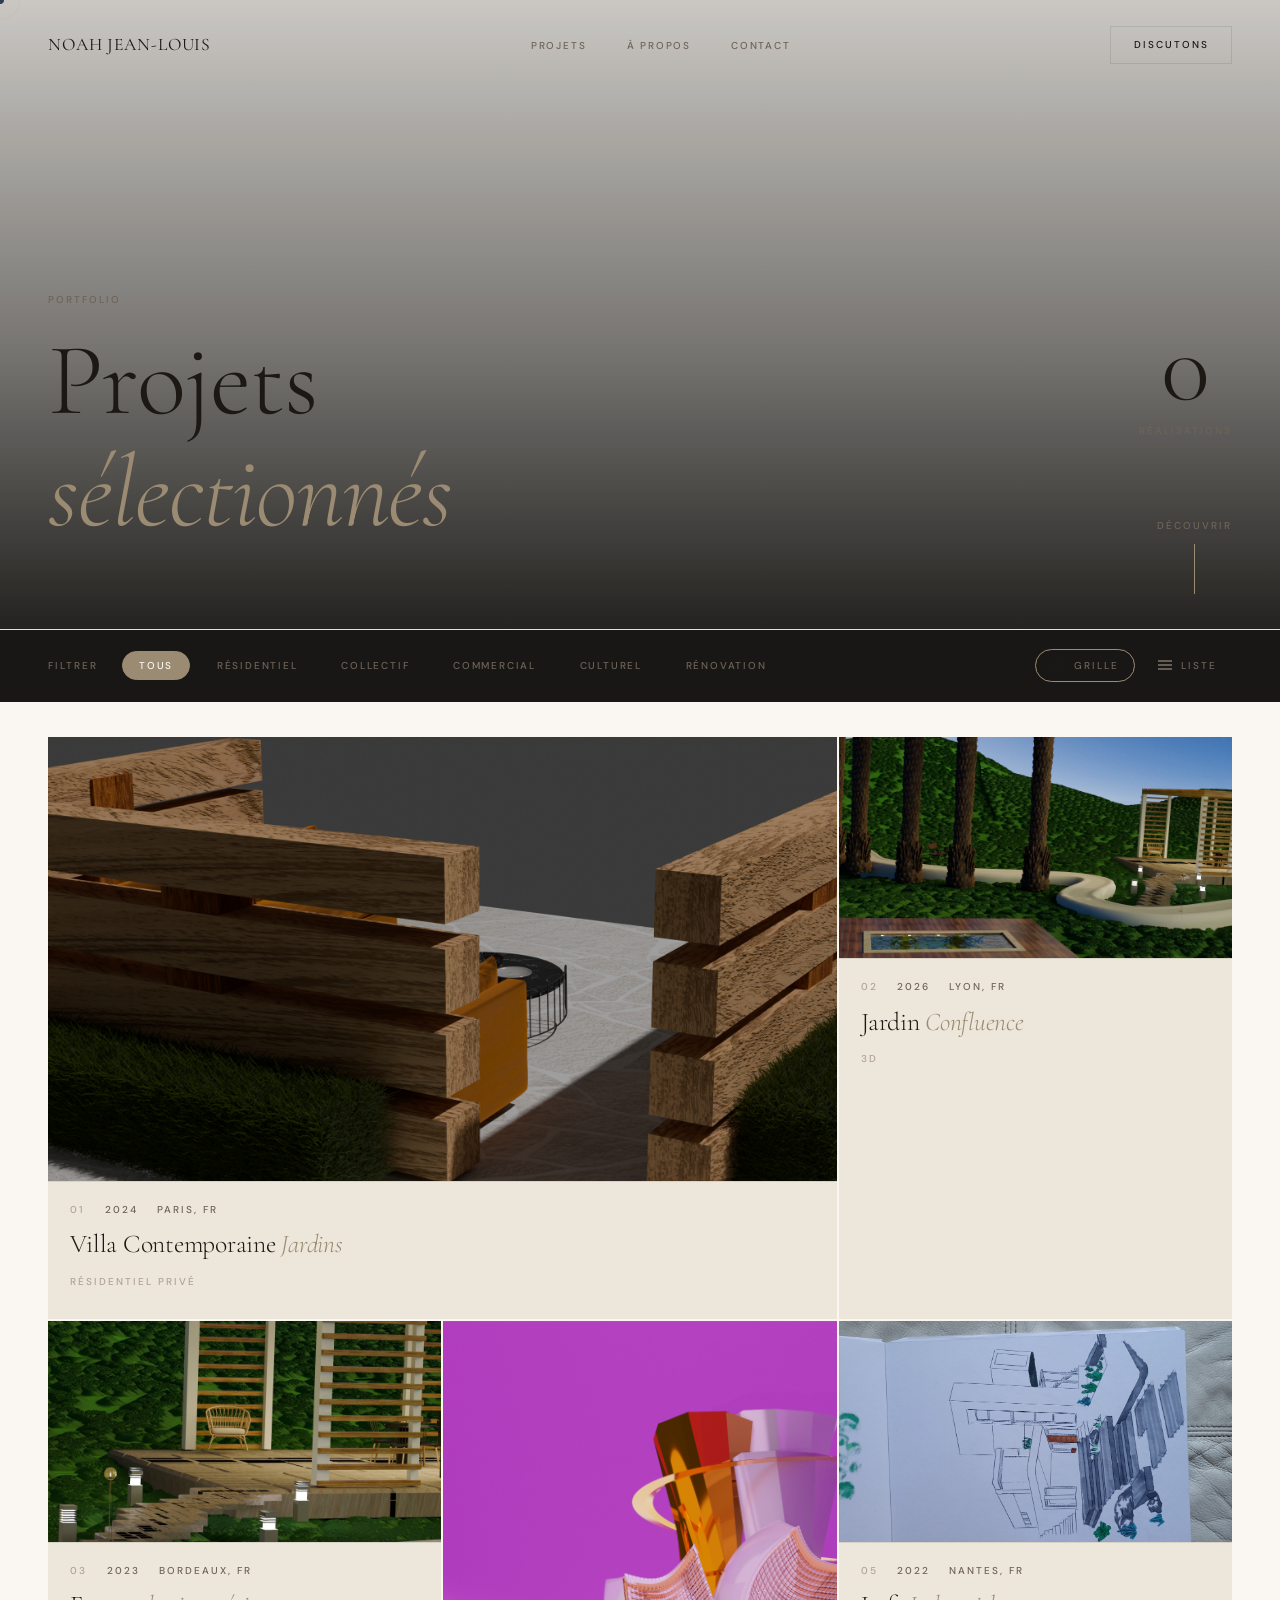
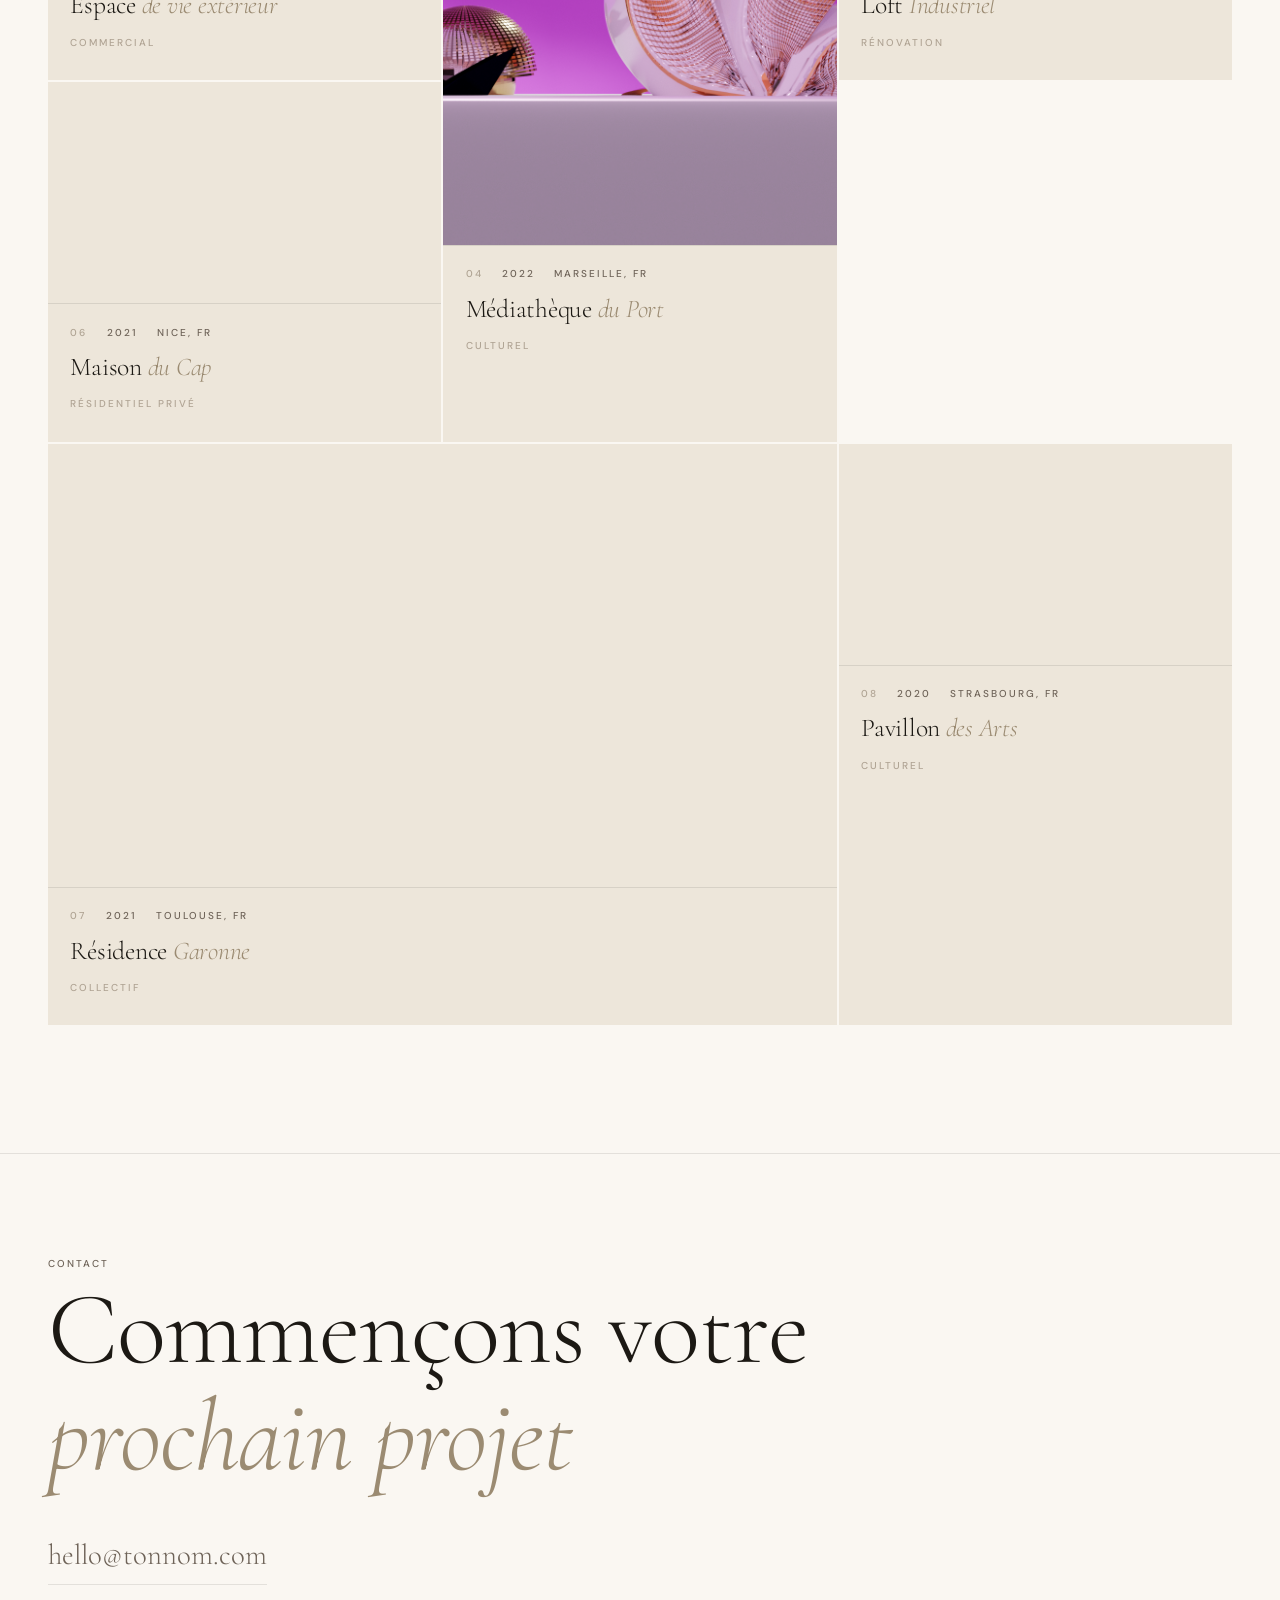
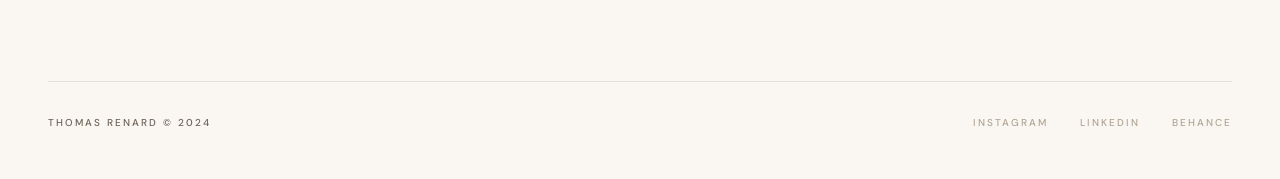
==== projects.html @ 60026e9b "Initial commit from local Portfolio" ====
<!DOCTYPE html>
<html lang="fr">
<head>
  <meta charset="UTF-8">
  <meta name="viewport" content="width=device-width, initial-scale=1.0">
  <title>Noah Jean-Louis — Projets</title>

  <link rel="preconnect" href="https://fonts.googleapis.com">
  <link rel="preconnect" href="https://fonts.gstatic.com" crossorigin>
  <link href="https://fonts.googleapis.com/css2?family=Cormorant+Garamond:ital,wght@0,300;0,400;0,600;1,300;1,400&family=DM+Sans:wght@300;400;500&display=swap" rel="stylesheet">

  <style>
:root {
      --color-bg:        #FAF7F2;
      --color-bg-2:      #F3EDE3;
      --color-bg-card:   #EDE6DA;
      --color-bg-dark:   #1C1914;

      --color-text:      #1C1914;
      --color-text-muted:#6E6358;
      --color-text-dim:  #B0A494;
      --color-text-inv:  #FAF7F2;

      --color-accent:    #9B8B72;
      --color-accent-h:  #7A6A54;
      --color-accent-l:  #C8B89A;

      --color-line:      rgba(28, 25, 20, 0.10);
      --color-line-dark: rgba(28, 25, 20, 0.18);
      --overlay-hero:    rgba(28, 25, 20, 0.38);
      --overlay-dark:    rgba(28, 25, 20, 0.52);

      --shadow-sm:  0 1px 4px  rgba(28, 25, 20, 0.06);
      --shadow-md:  0 4px 16px rgba(28, 25, 20, 0.08);
      --shadow-lg:  0 12px 40px rgba(28, 25, 20, 0.10);
    }

    *, *::before, *::after { box-sizing: border-box; margin: 0; padding: 0; }
    html { scroll-behavior: smooth; overflow-x: hidden; }

    body {
      font-family: 'DM Sans', sans-serif;
      font-weight: 300;
      font-size: 15px;
      line-height: 1.7;
      color: var(--color-text);
      background-color: var(--color-bg);
      overflow-x: hidden;
      cursor: none;
    }
    body.loading { overflow: hidden; }

    img { display: block; width: 100%; }
    a { color: inherit; text-decoration: none; }
    ul { list-style: none; }
    button { font-family: inherit; }

    /* Typography */
    h1, h2, h3, .serif {
      font-family: 'Cormorant Garamond', serif;
      font-weight: 300;
      letter-spacing: -0.01em;
      line-height: 1.1;
    }
    h1 { font-size: clamp(3rem, 8vw, 8rem); }
    h2 { font-size: clamp(2rem, 5vw, 4.5rem); }
    h3 { font-size: clamp(1.4rem, 3vw, 2.5rem); }

    .label, .meta, nav a, .tag {
      font-family: 'DM Sans', sans-serif;
      font-size: 10px;
      font-weight: 500;
      letter-spacing: 0.2em;
      text-transform: uppercase;
      color: var(--color-text-muted);
    }
    .subtitle-italic {
      font-family: 'Cormorant Garamond', serif;
      font-style: italic;
      font-weight: 300;
      font-size: clamp(1rem, 2vw, 1.4rem);
      color: var(--color-text-muted);
    }

    /* Cursor */
    .cursor {
      position: fixed;
      width: 8px;
      height: 8px;
      background: var(--color-accent);
      border-radius: 50%;
      pointer-events: none;
      z-index: 9999;
      transform: translate(-50%, -50%);
      transition: width 0.2s, height 0.2s, background 0.2s;
      mix-blend-mode: difference;
    }
    .cursor-follower {
      position: fixed;
      width: 40px;
      height: 40px;
      border: 1px solid rgba(200,184,154,0.4);
      border-radius: 50%;
      pointer-events: none;
      z-index: 9998;
      transform: translate(-50%, -50%);
      transition: transform 0.12s ease-out, width 0.3s, height 0.3s;
    }
    .cursor.hovering { width: 60px; height: 60px; background: transparent; border: 1px solid var(--color-accent); }

    /* Loader */
    .loader {
      position: fixed; inset: 0;
      background: var(--color-bg);
      z-index: 10000;
      display: flex;
      flex-direction: column;
      align-items: center;
      justify-content: center;
      gap: 1rem;
      transition: opacity 0.8s ease, visibility 0.8s ease;
    }
    .loader.hidden { opacity: 0; visibility: hidden; }

    .loader-line {
      width: 120px;
      height: 1px;
      background: var(--color-line);
      position: relative;
      overflow: hidden;
    }
    .loader-line::after {
      content: '';
      position: absolute;
      inset: 0;
      background: var(--color-accent);
      transform: translateX(-100%);
      animation: lineLoad 1.2s ease forwards;
    }
    .loader-text { color: var(--color-text-muted); }

    @keyframes lineLoad { to { transform: translateX(0); } }

    /* Nav */
    nav {
      position: fixed;
      top: 0; left: 0; right: 0;
      z-index: 1000;
      display: flex;
      align-items: center;
      justify-content: space-between;
      padding: 1.6rem 3rem;
      transition: padding 0.4s ease, background 0.4s ease, border-bottom 0.4s ease;
    }
    nav.scrolled {
      padding: 1rem 3rem;
      background: rgba(12, 11, 9, 0.92);
      backdrop-filter: blur(12px);
      -webkit-backdrop-filter: blur(12px);
      border-bottom: 1px solid var(--color-line);
    }
    .nav-logo .nav-name {
      font-family: 'Cormorant Garamond', serif;
      font-size: 1.1rem;
      font-weight: 400;
      letter-spacing: 0.05em;
      color: var(--color-text);
    }

    .nav-links {
      display: flex;
      gap: 2.5rem;
      align-items: center;
    }
    .nav-links a {
      font-size: 10px;
      font-weight: 500;
      letter-spacing: 0.18em;
      text-transform: uppercase;
      color: var(--color-text-muted);
      position: relative;
      transition: color 0.3s;
    }
    .nav-links a::after {
      content: '';
      position: absolute;
      bottom: -2px; left: 0;
      width: 0; height: 1px;
      background: var(--color-accent);
      transition: width 0.3s ease;
    }
    .nav-links a:hover { color: var(--color-text); }
    .nav-links a:hover::after { width: 100%; }

    .btn-outline {
      font-size: 10px;
      font-weight: 500;
      letter-spacing: 0.2em;
      text-transform: uppercase;
      color: var(--color-text);
      border: 1px solid var(--color-line);
      padding: 0.6rem 1.4rem;
      transition: background 0.3s, border-color 0.3s, color 0.3s, transform 0.2s;
      display: inline-flex;
      align-items: center;
      justify-content: center;
    }
    .btn-outline:hover {
      background: var(--color-accent);
      border-color: var(--color-accent);
      color: var(--color-bg);
    }

    /* Hero projects page */
    .page-hero {
      position: relative;
      height: 70vh;
      min-height: 520px;
      display: flex;
      flex-direction: column;
      justify-content: flex-end;
      padding: 0 3rem 5rem;
      overflow: hidden;
      border-bottom: 1px solid var(--color-line);
    }
    .page-hero-bg { position: absolute; inset: 0; z-index: 0; }
    .page-hero-img {
      position: absolute; inset: 0;
      background-size: cover;
      background-position: center 30%;
      transform: scale(1.06);
      animation: heroReveal 1.2s 0.5s cubic-bezier(0.16,1,0.3,1) forwards;
    }
    @keyframes heroReveal { to { transform: scale(1); } }
    .page-hero-overlay {
      position: absolute; inset: 0;
      background: linear-gradient(to top,
        rgba(12,11,9,0.9) 0%,
        rgba(12,11,9,0.55) 45%,
        rgba(12,11,9,0.2) 100%);
    }

    .page-hero-content {
      position: relative;
      z-index: 1;
      max-width: 900px;
    }

    .page-hero-label {
      display: block;
      margin-bottom: 1rem;
      opacity: 0;
      transform: translateY(8px);
      animation: fadeUp 0.6s 1s forwards;
    }

    .page-hero-title { overflow: hidden; }
    .page-hero-title .line {
      display: block;
      opacity: 0;
      transform: translateY(100%);
      animation: slideUp 0.9s cubic-bezier(0.16,1,0.3,1) forwards;
    }
    .page-hero-title .line:nth-child(1) { animation-delay: 1.1s; }
    .page-hero-title .line:nth-child(2) { animation-delay: 1.22s; font-style: italic; color: var(--color-accent); }

    /* Counter */
    .hero-counter {
      position: absolute;
      top: 50%;
      right: 3rem;
      transform: translateY(-50%);
      z-index: 1;
      text-align: center;
      opacity: 0;
      animation: fadeUp 0.6s 1.6s forwards;
      pointer-events: none;
    }
    .counter-number {
      display: block;
      font-family: 'Cormorant Garamond', serif;
      font-size: clamp(4rem, 8vw, 7rem);
      font-weight: 300;
      line-height: 1;
      color: var(--color-text);
    }

    .hero-scroll-hint {
      position: absolute;
      bottom: 2.2rem;
      right: 3rem;
      z-index: 1;
      display: flex;
      flex-direction: column;
      align-items: center;
      gap: 0.6rem;
      opacity: 0;
      animation: fadeUp 0.6s 2.05s forwards;
    }
    .scroll-bar {
      width: 1px;
      height: 50px;
      background: var(--color-line);
      position: relative;
      overflow: hidden;
    }
    .scroll-bar::after {
      content:'';
      position: absolute;
      inset: 0;
      background: var(--color-accent);
      animation: scrollAnim 2s 2.2s infinite ease-in-out;
    }
    @keyframes scrollAnim {
      0%   { transform: translateY(-100%); }
      100% { transform: translateY(250%); }
    }

    @keyframes fadeUp { to { opacity: 1; transform: translateY(0); } }
    @keyframes slideUp { to { opacity: 1; transform: translateY(0); } }

    /* Controls */
    .projects-controls {
      position: sticky;
      top: 60px;
      z-index: 100;
      display: flex;
      justify-content: space-between;
      align-items: center;
      padding: 1.2rem 3rem;
      background: rgba(12,11,9,0.95);
      backdrop-filter: blur(12px);
      -webkit-backdrop-filter: blur(12px);
      border-bottom: 1px solid var(--color-line);
      gap: 1.5rem;
    }

    .filters { display: flex; align-items: center; gap: 1.5rem; flex-wrap: wrap; }
    .filter-tags { display: flex; gap: 0.6rem; flex-wrap: wrap; }

    .filter-tag {
      background: none;
      border: 1px solid var(--color-line);
      color: var(--color-text-muted);
      font-family: 'DM Sans', sans-serif;
      font-size: 10px;
      font-weight: 500;
      letter-spacing: 0.18em;
      text-transform: uppercase;
      padding: 0.45rem 1rem;
      cursor: pointer;
      transition: background 0.25s, color 0.25s, border-color 0.25s, transform 0.2s;
      border-radius: 999px;
    }
    .filter-tag:hover { border-color: rgba(200,184,154,0.55); transform: translateY(-1px); }
    .filter-tag.active {
      background: var(--color-accent);
      border-color: var(--color-accent);
      color: var(--color-bg);
    }

    .view-toggle { display: flex; gap: 0.4rem; align-items: center; }
    .toggle-btn {
      display: flex;
      align-items: center;
      gap: 0.5rem;
      background: none;
      border: 1px solid var(--color-line);
      color: var(--color-text-dim);
      padding: 0.45rem 0.9rem;
      cursor: pointer;
      transition: color 0.25s, border-color 0.25s, transform 0.2s;
      border-radius: 999px;
    }
    .toggle-btn:hover { transform: translateY(-1px); }
    .toggle-btn.active { color: var(--color-text); border-color: var(--color-accent); }

    /* Grille */
    .projects-grid {
      max-width: 1400px;
      margin: 0 auto;
      padding: 2.2rem 3rem 8rem;
      display: grid;
      grid-template-columns: repeat(3, 1fr);
      gap: 2px;
      background: var(--color-bg);
    }

    .projects-list.hidden { display: none; }

    /* Cards */
    .project-card { background: var(--color-bg-card); overflow: hidden; }
    .card-link { display: block; }

    .project-card--wide { grid-column: span 2; }
    .project-card--tall { grid-row: span 2; }

    .card-media { position: relative; overflow: hidden; }
    .card-img {
      background-size: cover;
      background-position: center;
      aspect-ratio: 16 / 9;
      transition: transform 0.8s cubic-bezier(0.16, 1, 0.3, 1);
    }
    .project-card--tall .card-img { aspect-ratio: 3 / 4; }

    .card-overlay {
      position: absolute; inset: 0;
      display: flex;
      align-items: flex-end;
      padding: 1.4rem;
      background: linear-gradient(to top, rgba(12,11,9,0.7) 0%, transparent 55%);
      opacity: 0;
      transition: opacity 0.4s;
    }
    .card-cta { color: var(--color-accent); }

    .project-card:hover .card-img { transform: scale(1.04); }
    .project-card:hover .card-overlay { opacity: 1; }

    .card-body {
      padding: 1.2rem 1.4rem 1.6rem;
      border-top: 1px solid var(--color-line);
    }
    .card-meta { display: flex; gap: 1.2rem; margin-bottom: 0.7rem; flex-wrap: wrap; }
    .card-index { color: var(--color-text-dim); }
    .card-year, .card-location { color: var(--color-text-muted); }

    .card-title {
      font-family: 'Cormorant Garamond', serif;
      font-size: clamp(1.1rem, 2vw, 1.6rem);
      font-weight: 300;
      line-height: 1.2;
      margin-bottom: 0.5rem;
    }
    .card-title em { font-style: italic; color: var(--color-accent); }

    .card-cat { color: var(--color-text-dim); }

    /* Filter animations */
    .hidden { display: none !important; }
    .project-card.filtering { opacity: 0; transform: translateY(12px); transition: opacity 0.4s, transform 0.4s; }

    /* List */
    .projects-list {
      max-width: 1400px;
      margin: 0 auto;
      padding: 1.8rem 3rem 8rem;
      background: transparent;
    }

    .list-header {
      display: grid;
      grid-template-columns: 50px 1fr 160px 80px 160px;
      gap: 0;
      padding: 1.2rem 0;
      border-top: 1px solid var(--color-line);
      border-bottom: 1px solid var(--color-line);
      align-items: center;
    }

    .list-row {
      display: grid;
      grid-template-columns: 50px 1fr 160px 80px 160px;
      align-items: center;
      padding: 1.4rem 0;
      border-bottom: 1px solid var(--color-line);
      color: var(--color-text-muted);
      position: relative;
      overflow: hidden;
      transition: color 0.3s, transform 0.3s;
      cursor: pointer;
    }

    .list-row::before {
      content: '';
      position: absolute;
      bottom: 0; left: 0;
      width: 0; height: 1px;
      background: var(--color-accent);
      transition: width 0.5s cubic-bezier(0.16, 1, 0.3, 1);
    }
    .list-row:hover { color: var(--color-text); transform: translateY(-1px); }
    .list-row:hover::before { width: 100%; }

    .list-col-num { color: var(--color-text-dim); }
    .list-col-title {
      font-family: 'Cormorant Garamond', serif;
      font-size: clamp(1.1rem, 2vw, 1.5rem);
      font-weight: 300;
      color: var(--color-text);
      transition: color 0.3s, transform 0.4s;
    }

    .list-row:hover .list-col-title {
      color: var(--color-accent);
      transform: translateX(6px);
    }
    .list-col-title em { font-style: italic; }

    /* Ghost image on list hover */
    .list-hover-img {
      position: fixed;
      width: 280px;
      aspect-ratio: 4 / 3;
      background-size: cover;
      background-position: center;
      pointer-events: none;
      z-index: 500;
      opacity: 0;
      transform: translate(-50%, -50%) scale(0.9) rotate(-2deg);
      transition: opacity 0.3s, transform 0.3s;
      border: 1px solid var(--color-line);
      left: 0;
      top: 0;
    }
    .list-hover-img.visible {
      opacity: 1;
      transform: translate(-50%, -50%) scale(1) rotate(0deg);
    }

    /* Reveal */
    .reveal { opacity: 0; transform: translateY(40px); transition: opacity 0.9s cubic-bezier(0.16, 1, 0.3, 1), transform 0.9s cubic-bezier(0.16, 1, 0.3, 1); }
    .reveal.visible { opacity: 1; transform: translateY(0); }

    /* Footer */
    .footer {
      background: var(--color-bg);
      border-top: 1px solid var(--color-line);
      padding: 6rem 3rem 3rem;
    }
    .footer-top { padding-bottom: 6rem; }
    .footer-title {
      font-size: clamp(3rem, 8vw, 7rem);
      line-height: 1.05;
      margin-bottom: 2.5rem;
    }
    .footer-title em { font-style: italic; color: var(--color-accent); }

    .footer-email {
      font-family: 'Cormorant Garamond', serif;
      font-size: clamp(1.2rem, 2.5vw, 1.8rem);
      font-weight: 300;
      color: var(--color-text-muted);
      border-bottom: 1px solid var(--color-line);
      padding-bottom: 4px;
      display: inline-block;
      transition: color 0.3s, border-color 0.3s;
    }
    .footer-email:hover { color: var(--color-accent); border-color: var(--color-accent); }

    .footer-bottom {
      display: flex;
      justify-content: space-between;
      align-items: center;
      padding-top: 2rem;
      border-top: 1px solid var(--color-line);
      gap: 1.5rem;
      flex-wrap: wrap;
    }
    .footer-socials { display: flex; gap: 2rem; }
    .footer-socials a { color: var(--color-text-dim); transition: color 0.3s; }
    .footer-socials a:hover { color: var(--color-text); }

    @media (max-width: 1024px) {
      .projects-grid { grid-template-columns: repeat(2, 1fr); }
      .project-card--wide { grid-column: span 2; }
      .list-header, .list-row { grid-template-columns: 40px 1fr 120px 70px; }
      .list-col-loc { display: none; }
    }

    @media (max-width: 768px) {
      nav { padding: 1.2rem 1.5rem; }
      .nav-cta { display: none; }
      .nav-links { display: none; }
      .page-hero { padding: 0 1.5rem 3rem; }
      .hero-counter { display: none; }
      .hero-scroll-hint { right: 1.5rem; }
      .projects-controls {
        flex-direction: column;
        align-items: flex-start;
        padding: 1rem 1.5rem;
        top: 60px;
      }
      .projects-grid { grid-template-columns: 1fr; padding: 1.5rem 1.5rem 7rem; gap: 1.5rem; }
      .projects-list { padding: 1.6rem 1.5rem 7rem; }
      .list-header, .list-row { grid-template-columns: 36px 1fr 80px; }
      .list-col-cat, .list-col-loc { display: none; }
      .list-hover-img { display: none; }
      body { cursor: auto; }
      .cursor, .cursor-follower { display: none; }
    }

  </style>
</head>
<body class="loading">
  <div class="cursor" id="cursor"></div>
  <div class="cursor-follower" id="cursor-follower"></div>

  <div class="loader" id="loader">
    <div class="loader-line"></div>
    <span class="loader-text label">Chargement</span>
  </div>

  <nav id="nav">
    <div class="nav-logo">
      <a href="index.html"><span class="nav-name">Noah Jean-Louis</span></a>
    </div>
    <ul class="nav-links">
      <li><a href="projects.html" data-text="Projets">Projets</a></li>
      <li><a href="index.html#about" data-text="À propos">À propos</a></li>
      <li><a href="index.html#contact" data-text="Contact">Contact</a></li>
    </ul>
    <div class="nav-cta">
      <a href="index.html#contact" class="btn-outline">Discutons</a>
    </div>
  </nav>

  <section id="projects-hero" class="page-hero">
    <div class="page-hero-bg">
      <div class="page-hero-img" style="background-image:url('images/Paysage2.jpg')"></div>
      <div class="page-hero-overlay"></div>
    </div>

    <div class="page-hero-content">
      <span class="label page-hero-label">Portfolio</span>
      <h1 class="page-hero-title">
        <span class="line">Projets</span>
        <span class="line italic">sélectionnés</span>
      </h1>
    </div>

    <div class="hero-counter" aria-label="Nombre de réalisations">
      <span class="counter-number" id="projectCounter">0</span>
      <span class="label">réalisations</span>
    </div>

    <div class="hero-scroll-hint">
      <span class="label">Découvrir</span>
      <div class="scroll-bar"></div>
    </div>
  </section>

  <div class="projects-controls" id="controls">
    <div class="filters">
      <span class="label filters-label">Filtrer</span>
      <div class="filter-tags">
        <button class="filter-tag active" data-filter="all">Tous</button>
        <button class="filter-tag" data-filter="residentiel">Résidentiel</button>
        <button class="filter-tag" data-filter="collectif">Collectif</button>
        <button class="filter-tag" data-filter="commercial">Commercial</button>
        <button class="filter-tag" data-filter="culturel">Culturel</button>
        <button class="filter-tag" data-filter="renovation">Rénovation</button>
      </div>
    </div>

    <div class="view-toggle">
      <button class="toggle-btn active" id="btnGrid" title="Vue grille">
        <svg width="16" height="16" viewBox="0 0 16 16" fill="none" aria-hidden="true">
          <rect x="1" y="1" width="6" height="6" stroke="currentColor" stroke-width="1"/>
          <rect x="9" y="1" width="6" height="6" stroke="currentColor" stroke-width="1"/>
          <rect x="1" y="9" width="6" height="6" stroke="currentColor" stroke-width="1"/>
          <rect x="9" y="9" width="6" height="6" stroke="currentColor" stroke-width="1"/>
        </svg>
        <span class="label">Grille</span>
      </button>

      <button class="toggle-btn" id="btnList" title="Vue liste">
        <svg width="16" height="16" viewBox="0 0 16 16" fill="none" aria-hidden="true">
          <line x1="1" y1="4" x2="15" y2="4" stroke="currentColor" stroke-width="1"/>
          <line x1="1" y1="8" x2="15" y2="8" stroke="currentColor" stroke-width="1"/>
          <line x1="1" y1="12" x2="15" y2="12" stroke="currentColor" stroke-width="1"/>
        </svg>
        <span class="label">Liste</span>
      </button>
    </div>
  </div>

  <section class="projects-grid" id="projectsGrid">
    <article class="project-card project-card--wide" data-category="residentiel">
      <a href="#" class="card-link">
        <div class="card-media">
          <div class="card-img" style="background-image:url('images/aménagement 1.png')"></div>
          <div class="card-overlay"><span class="card-cta label">Voir le projet →</span></div>
        </div>
        <div class="card-body">
          <div class="card-meta">
            <span class="card-index label">01</span>
            <span class="card-year label">2024</span>
            <span class="card-location label">Paris, FR</span>
          </div>
          <h3 class="card-title">Villa Contemporaine <em>Jardins</em></h3>
          <span class="card-cat label">Résidentiel privé</span>
        </div>
      </a>
    </article>

    <article class="project-card" data-category="collectif">
      <a href="#" class="card-link">
        <div class="card-media">
          <div class="card-img" style="background-image:url('images/paysageprivé1.jpg')"></div>
          <div class="card-overlay"><span class="card-cta label">Voir →</span></div>
        </div>
        <div class="card-body">
          <div class="card-meta">
            <span class="card-index label">02</span>
            <span class="card-year label">2026</span>
            <span class="card-location label">Lyon, FR</span>
          </div>
          <h3 class="card-title">Jardin <em>Confluence</em></h3>
          <span class="card-cat label">3D</span>
        </div>
      </a>
    </article>

    <article class="project-card" data-category="commercial">
      <a href="#" class="card-link">
        <div class="card-media">
          <div class="card-img" style="background-image:url('images/paysageprivé2.jpg')"></div>
          <div class="card-overlay"><span class="card-cta label">Voir →</span></div>
        </div>
        <div class="card-body">
          <div class="card-meta">
            <span class="card-index label">03</span>
            <span class="card-year label">2023</span>
            <span class="card-location label">Bordeaux, FR</span>
          </div>
          <h3 class="card-title">Espace <em> de vie extérieur</em></h3>
          <span class="card-cat label">Commercial</span>
        </div>
      </a>
    </article>

    <article class="project-card project-card--tall" data-category="culturel">
      <a href="#" class="card-link">
        <div class="card-media">
          <div class="card-img" style="background-image:url('images/MAISON FINAL.png')"></div>
          <div class="card-overlay"><span class="card-cta label">Voir →</span></div>
        </div>
        <div class="card-body">
          <div class="card-meta">
            <span class="card-index label">04</span>
            <span class="card-year label">2022</span>
            <span class="card-location label">Marseille, FR</span>
          </div>
          <h3 class="card-title">Médiathèque <em>du Port</em></h3>
          <span class="card-cat label">Culturel</span>
        </div>
      </a>
    </article>

    <article class="project-card" data-category="renovation">
      <a href="#" class="card-link">
        <div class="card-media">
          <div class="card-img" style="background-image:url('images/paysage3.jpg')"></div>
          <div class="card-overlay"><span class="card-cta label">Voir →</span></div>
        </div>
        <div class="card-body">
          <div class="card-meta">
            <span class="card-index label">05</span>
            <span class="card-year label">2022</span>
            <span class="card-location label">Nantes, FR</span>
          </div>
          <h3 class="card-title">Loft <em>Industriel</em></h3>
          <span class="card-cat label">Rénovation</span>
        </div>
      </a>
    </article>

    <article class="project-card" data-category="residentiel">
      <a href="#" class="card-link">
        <div class="card-media">
          <div class="card-img" style="background-image:url('https://images.unsplash.com/photo-1600607687939-ce8a6c25118c?w=900&q=80')"></div>
          <div class="card-overlay"><span class="card-cta label">Voir →</span></div>
        </div>
        <div class="card-body">
          <div class="card-meta">
            <span class="card-index label">06</span>
            <span class="card-year label">2021</span>
            <span class="card-location label">Nice, FR</span>
          </div>
          <h3 class="card-title">Maison <em>du Cap</em></h3>
          <span class="card-cat label">Résidentiel privé</span>
        </div>
      </a>
    </article>

    <article class="project-card project-card--wide" data-category="collectif">
      <a href="#" class="card-link">
        <div class="card-media">
          <div class="card-img" style="background-image:url('https://images.unsplash.com/photo-1464938050520-ef2270bb8ce8?w=1200&q=80')"></div>
          <div class="card-overlay"><span class="card-cta label">Voir le projet →</span></div>
        </div>
        <div class="card-body">
          <div class="card-meta">
            <span class="card-index label">07</span>
            <span class="card-year label">2021</span>
            <span class="card-location label">Toulouse, FR</span>
          </div>
          <h3 class="card-title">Résidence <em>Garonne</em></h3>
          <span class="card-cat label">Collectif</span>
        </div>
      </a>
    </article>

    <article class="project-card" data-category="culturel">
      <a href="#" class="card-link">
        <div class="card-media">
          <div class="card-img" style="background-image:url('https://images.unsplash.com/photo-1511818966892-d7d671e672a2?w=900&q=80')"></div>
          <div class="card-overlay"><span class="card-cta label">Voir →</span></div>
        </div>
        <div class="card-body">
          <div class="card-meta">
            <span class="card-index label">08</span>
            <span class="card-year label">2020</span>
            <span class="card-location label">Strasbourg, FR</span>
          </div>
          <h3 class="card-title">Pavillon <em>des Arts</em></h3>
          <span class="card-cat label">Culturel</span>
        </div>
      </a>
    </article>
  </section>

  <section class="projects-list hidden" id="projectsList">
    <div class="list-header">
      <span class="label">#</span>
      <span class="label">Projet</span>
      <span class="label">Catégorie</span>
      <span class="label">Année</span>
      <span class="label">Lieu</span>
    </div>

    <a href="#" class="list-row" data-category="residentiel" data-img="https://images.unsplash.com/photo-1600585154340-be6161a56a0c?w=600&q=80">
      <span class="list-col-num label"></span>
      <span class="list-col-title label"> <em></em></span>
      <span class="list-col-cat label">Résidentiel</span>
      <span class="list-col-year label">2024</span>
      <span class="list-col-loc label">Paris, FR</span>
    </a>

    <a href="#" class="list-row" data-category="collectif" data-img="https://images.unsplash.com/photo-1545324418-cc1a3fa10c00?w=600&q=80">
      <span class="list-col-num label">02</span>
      <span class="list-col-title label">Quartier <em>Confluence</em></span>
      <span class="list-col-cat label">Collectif</span>
      <span class="list-col-year label">2023</span>
      <span class="list-col-loc label">Lyon, FR</span>
    </a>

    <a href="#" class="list-row" data-category="commercial" data-img="https://images.unsplash.com/photo-1486325212027-8081e485255e?w=600&q=80">
      <span class="list-col-num label">03</span>
      <span class="list-col-title label">Espace <em>Commercial K</em></span>
      <span class="list-col-cat label">Commercial</span>
      <span class="list-col-year label">2023</span>
      <span class="list-col-loc label">Bordeaux, FR</span>
    </a>

    <a href="#" class="list-row" data-category="culturel" data-img="https://images.unsplash.com/photo-1580587771525-78b9dba3b914?w=600&q=80">
      <span class="list-col-num label">04</span>
      <span class="list-col-title label">Médiathèque <em>du Port</em></span>
      <span class="list-col-cat label">Culturel</span>
      <span class="list-col-year label">2022</span>
      <span class="list-col-loc label">Marseille, FR</span>
    </a>

    <a href="#" class="list-row" data-category="renovation" data-img="images/paysage3.jpg">
      <span class="list-col-num label">05</span>
      <span class="list-col-title label">Loft <em>Industriel</em></span>
      <span class="list-col-cat label">Rénovation</span>
      <span class="list-col-year label">2022</span>
      <span class="list-col-loc label">Nantes, FR</span>
    </a>

    <a href="#" class="list-row" data-category="residentiel" data-img="images/paysageprivé2.jpg">
      <span class="list-col-num label">06</span>
      <span class="list-col-title label">Maison <em>du Cap</em></span>
      <span class="list-col-cat label">Résidentiel</span>
      <span class="list-col-year label">2021</span>
      <span class="list-col-loc label">Nice, FR</span>
    </a>

    <a href="#" class="list-row" data-category="collectif" data-img="images/paysageprivé1.jpg">
      <span class="list-col-num label">07</span>
      <span class="list-col-title label"> <em></em></span>
      <span class="list-col-cat label"></span>
      <span class="list-col-year label"></span>
      <span class="list-col-loc label"></span>
    </a>

    <a href="#" class="list-row" data-category="culturel" data-img="images/MAISON FINAL.png">
      <span class="list-col-num label"></span>
      <span class="list-col-title label"> <em></em></span>
      <span class="list-col-cat label"></span>
      <span class="list-col-year label"></span>
      <span class="list-col-loc label"></span>
    </a>

    <div class="list-hover-img" id="listHoverImg"></div>
  </section>

  <footer id="contact" class="footer">
    <div class="footer-top">
      <div class="footer-cta">
        <span class="label">Contact</span>
        <h2 class="footer-title">
          Commençons votre<br>
          <em>prochain projet</em>
        </h2>
        <a href="mailto:hello@tonnom.com" class="footer-email">hello@tonnom.com</a>
      </div>
    </div>
    <div class="footer-bottom">
      <span class="footer-name label">Thomas Renard © 2024</span>
      <div class="footer-socials">
        <a href="#" class="label">Instagram</a>
        <a href="#" class="label">LinkedIn</a>
        <a href="#" class="label">Behance</a>
      </div>
    </div>
  </footer>

  <script>
    const cursor = document.getElementById('cursor');
    const cursorFollow = document.getElementById('cursor-follower');
    const loader = document.getElementById('loader');
    const nav = document.getElementById('nav');

    let mouseX = 0, mouseY = 0;
    let followX = 0, followY = 0;

    document.addEventListener('mousemove', (e) => {
      mouseX = e.clientX;
      mouseY = e.clientY;
      if (cursor) {
        cursor.style.left = mouseX + 'px';
        cursor.style.top = mouseY + 'px';
      }
    });

    function animateCursor() {
      followX += (mouseX - followX) * 0.1;
      followY += (mouseY - followY) * 0.1;
      if (cursorFollow) {
        cursorFollow.style.left = followX + 'px';
        cursorFollow.style.top = followY + 'px';
      }
      requestAnimationFrame(animateCursor);
    }
    animateCursor();

    document.querySelectorAll('a, button, .card-link, .filter-tag, .toggle-btn').forEach(el => {
      el.addEventListener('mouseenter', () => {
        if (!cursor || !cursorFollow) return;
        cursor.classList.add('hovering');
        cursorFollow.style.transform = 'translate(-50%, -50%) scale(1.5)';
      });
      el.addEventListener('mouseleave', () => {
        if (!cursor || !cursorFollow) return;
        cursor.classList.remove('hovering');
        cursorFollow.style.transform = 'translate(-50%, -50%) scale(1)';
      });
    });

    window.addEventListener('load', () => {
      setTimeout(() => {
        if (loader) loader.classList.add('hidden');
        document.body.classList.remove('loading');
      }, 1500);
    });

    window.addEventListener('scroll', () => {
      if (!nav) return;
      if (window.scrollY > 80) nav.classList.add('scrolled');
      else nav.classList.remove('scrolled');
    }, { passive: true });

    // Counter
    const counterEl = document.getElementById('projectCounter');
    const totalProjects = document.querySelectorAll('.project-card').length;

    function animateCounter(target, el, duration = 1500) {
      let start = null;
      const step = (timestamp) => {
        if (!start) start = timestamp;
        const progress = Math.min((timestamp - start) / duration, 1);
        const eased = 1 - Math.pow(1 - progress, 3);
        el.textContent = String(Math.floor(eased * target));
        if (progress < 1) requestAnimationFrame(step);
        else el.textContent = String(target);
      };
      requestAnimationFrame(step);
    }

    window.addEventListener('load', () => {
      setTimeout(() => {
        if (counterEl) animateCounter(totalProjects, counterEl);
      }, 1700);
    });

    // View toggle
    const btnGrid = document.getElementById('btnGrid');
    const btnList = document.getElementById('btnList');
    const projectsGrid = document.getElementById('projectsGrid');
    const projectsList = document.getElementById('projectsList');

    function setView(view) {
      if (view === 'grid') {
        if (projectsGrid) projectsGrid.classList.remove('hidden');
        if (projectsList) projectsList.classList.add('hidden');
        if (btnGrid) btnGrid.classList.add('active');
        if (btnList) btnList.classList.remove('active');
      } else {
        if (projectsGrid) projectsGrid.classList.add('hidden');
        if (projectsList) projectsList.classList.remove('hidden');
        if (btnList) btnList.classList.add('active');
        if (btnGrid) btnGrid.classList.remove('active');
      }
    }

    if (btnGrid) btnGrid.addEventListener('click', () => setView('grid'));
    if (btnList) btnList.addEventListener('click', () => setView('list'));

    // Filters (persist state across views)
    const filterBtns = document.querySelectorAll('.filter-tag');
    const gridCards = document.querySelectorAll('.project-card');
    const listRows = document.querySelectorAll('.list-row');

    let activeFilter = 'all';

    function applyFilter() {
      [...gridCards].forEach(card => {
        const show = activeFilter === 'all' || card.dataset.category === activeFilter;
        card.classList.toggle('hidden', !show);
      });

      [...listRows].forEach(row => {
        const show = activeFilter === 'all' || row.dataset.category === activeFilter;
        row.classList.toggle('hidden', !show);
      });
    }

    filterBtns.forEach(btn => {
      btn.addEventListener('click', () => {
        filterBtns.forEach(b => b.classList.remove('active'));
        btn.classList.add('active');
        activeFilter = btn.dataset.filter;

        // Small cinematic out
        [...gridCards, ...listRows].forEach(el => el.classList.add('filtering'));
        setTimeout(() => {
          [...gridCards, ...listRows].forEach(el => el.classList.remove('filtering'));
          applyFilter();
        }, 280);
      });
    });

    // Ghost image on list hover
    const hoverImg = document.getElementById('listHoverImg');

    listRows.forEach(row => {
      row.addEventListener('mouseenter', () => {
        if (!hoverImg) return;
        const imgUrl = row.dataset.img;
        hoverImg.style.backgroundImage = `url(${imgUrl})`;
        hoverImg.classList.add('visible');
      });
      row.addEventListener('mouseleave', () => {
        if (!hoverImg) return;
        hoverImg.classList.remove('visible');
      });
    });

    document.addEventListener('mousemove', (e) => {
      if (!hoverImg) return;
      hoverImg.style.left = e.clientX + 'px';
      hoverImg.style.top = e.clientY + 'px';
    });

    // Scroll reveal
    const revealEls = document.querySelectorAll('.project-card, .list-row, .projects-controls, #projects-hero .page-hero-content');
    revealEls.forEach(el => el.classList.add('reveal'));

    const revealObserver = new IntersectionObserver((entries) => {
      entries.forEach((entry) => {
        if (entry.isIntersecting) {
          setTimeout(() => entry.target.classList.add('visible'), 80);
          revealObserver.unobserve(entry.target);
        }
      });
    }, { threshold: 0.08, rootMargin: '0px 0px -40px 0px' });

    revealEls.forEach(el => revealObserver.observe(el));

    // Smooth scroll for anchors within same page (and avoid preventing mailto)
    document.querySelectorAll('a[href^="#"]').forEach(anchor => {
      anchor.addEventListener('click', (e) => {
        const href = anchor.getAttribute('href');
        if (!href || href === '#') return;
        const target = document.querySelector(href);
        if (!target) return;
        e.preventDefault();
        target.scrollIntoView({ behavior: 'smooth', block: 'start' });
      });
    });

    // Keep filter applied on load
    applyFilter();
  </script>
</body>
</html>
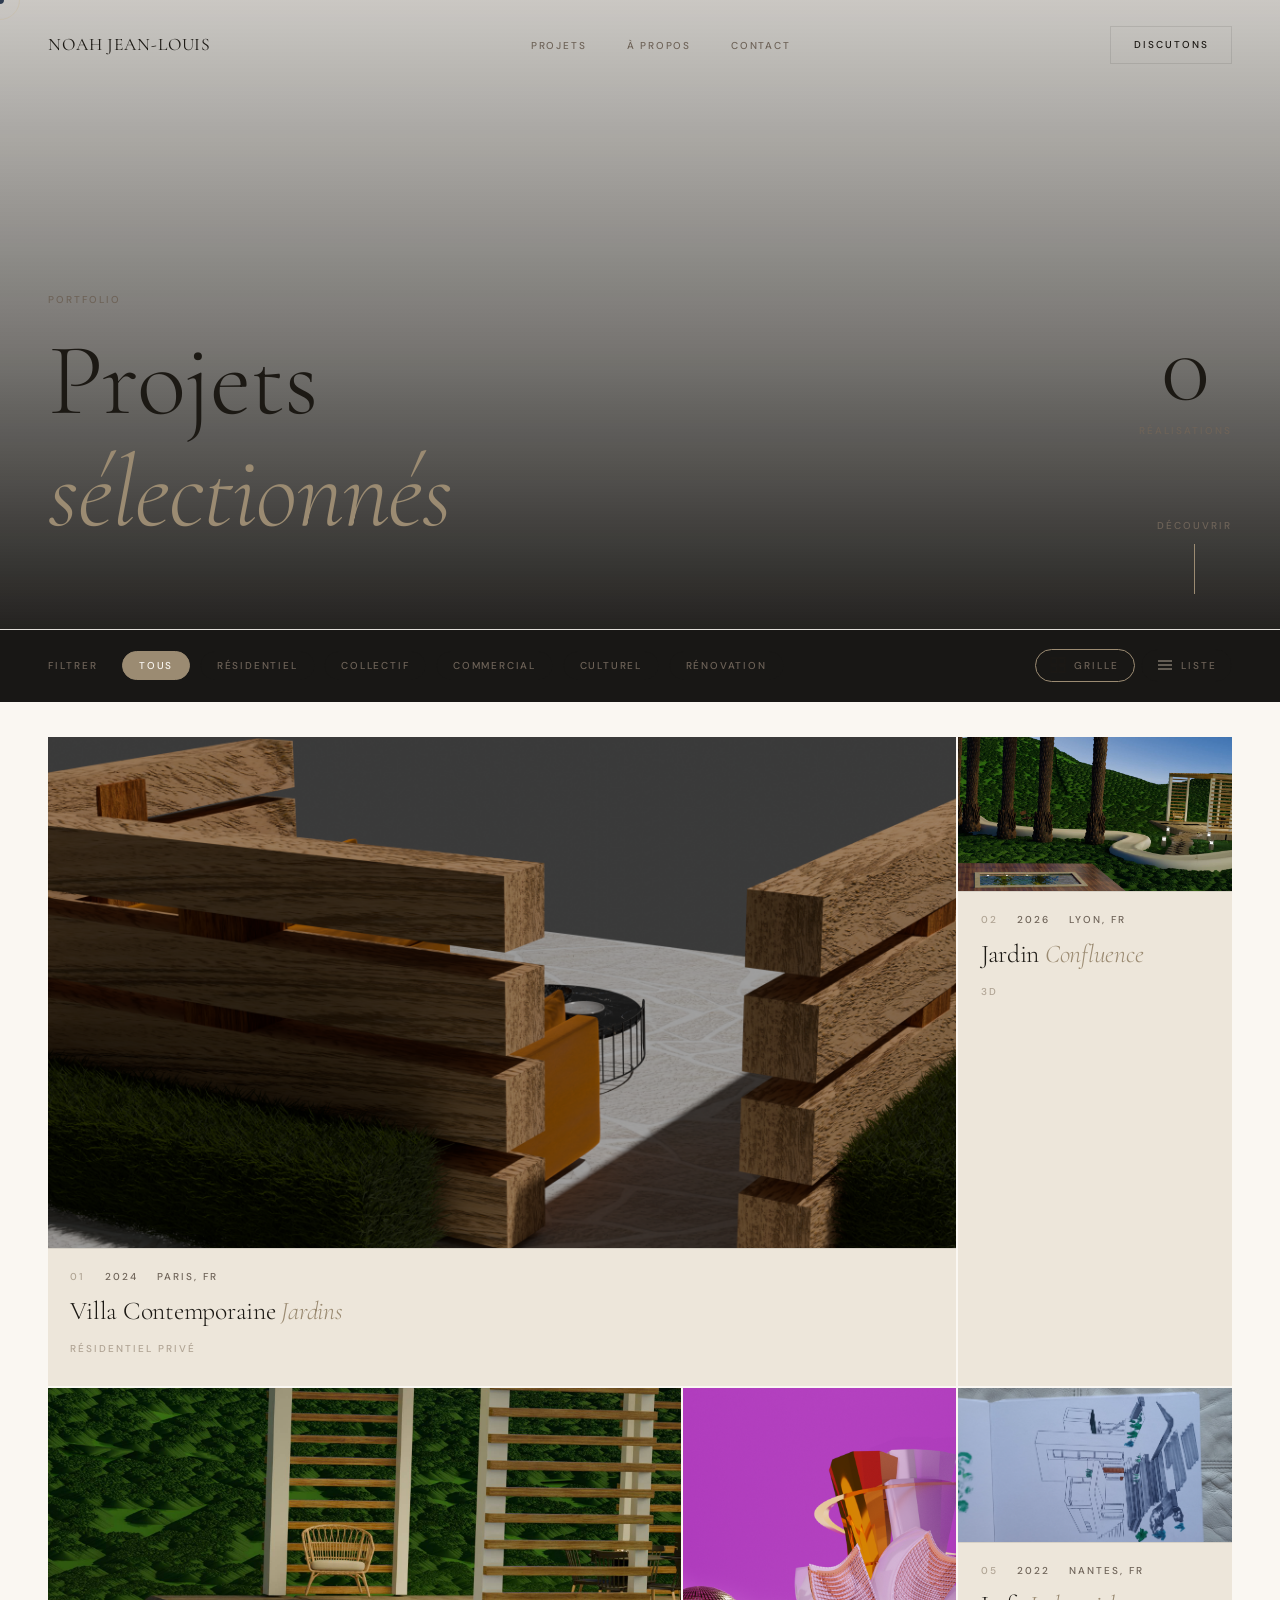
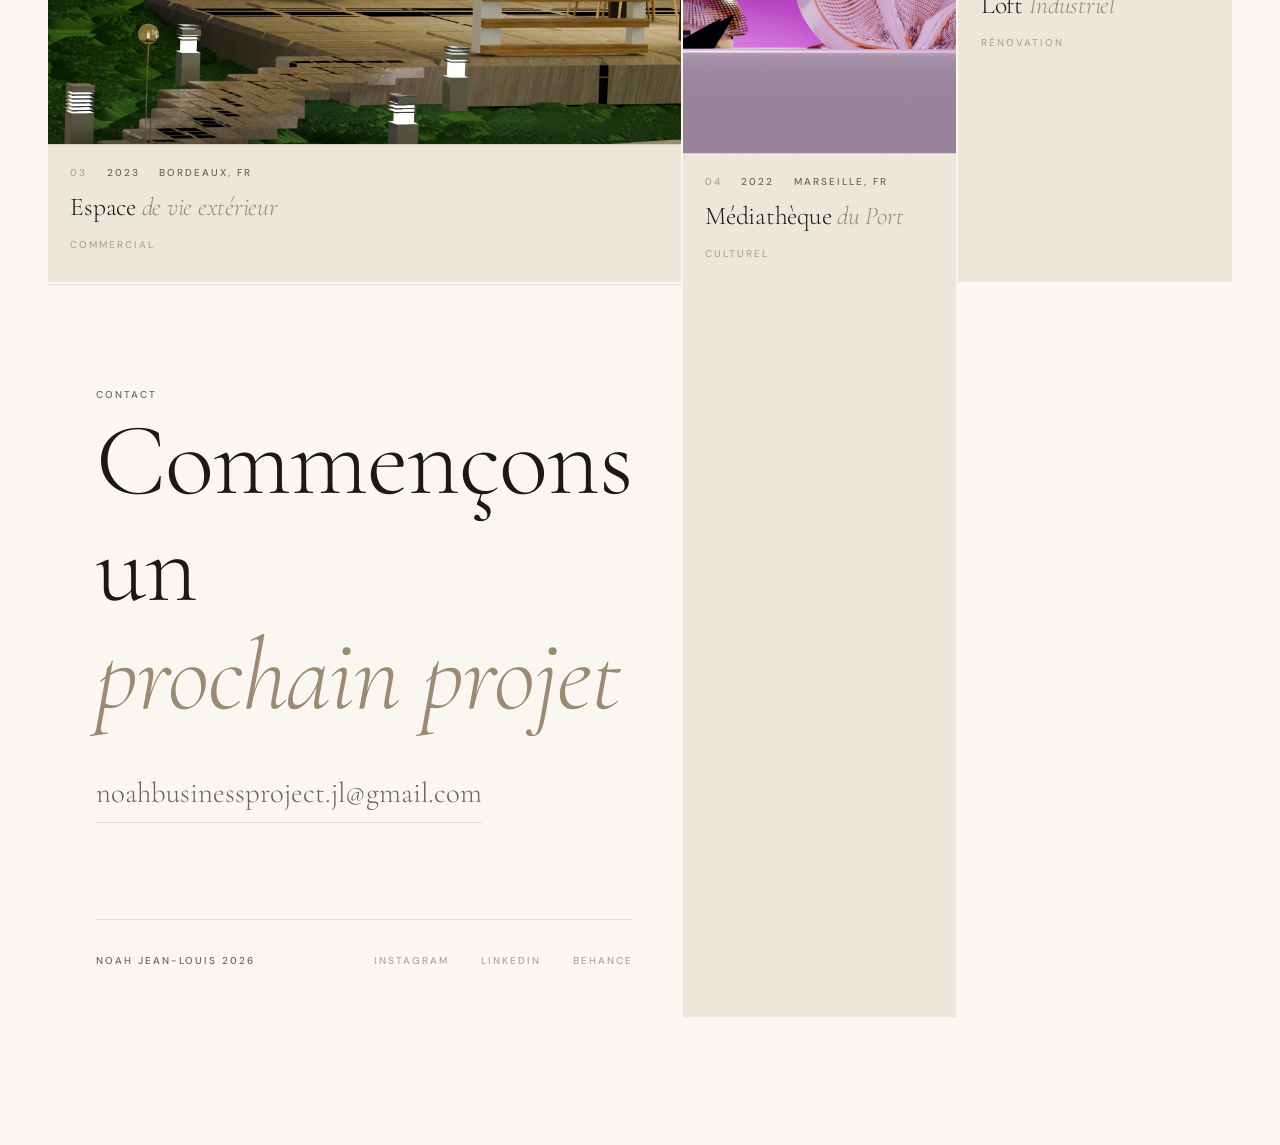
==== commit 6f8411d5: "Remove project cards and update footer details Removed several project cards and updated footer cont" ====
--- a/projects.html
+++ b/projects.html
@@ -767,60 +767,6 @@
       </a>
     </article>
 
-    <article class="project-card" data-category="residentiel">
-      <a href="#" class="card-link">
-        <div class="card-media">
-          <div class="card-img" style="background-image:url('https://images.unsplash.com/photo-1600607687939-ce8a6c25118c?w=900&q=80')"></div>
-          <div class="card-overlay"><span class="card-cta label">Voir →</span></div>
-        </div>
-        <div class="card-body">
-          <div class="card-meta">
-            <span class="card-index label">06</span>
-            <span class="card-year label">2021</span>
-            <span class="card-location label">Nice, FR</span>
-          </div>
-          <h3 class="card-title">Maison <em>du Cap</em></h3>
-          <span class="card-cat label">Résidentiel privé</span>
-        </div>
-      </a>
-    </article>
-
-    <article class="project-card project-card--wide" data-category="collectif">
-      <a href="#" class="card-link">
-        <div class="card-media">
-          <div class="card-img" style="background-image:url('https://images.unsplash.com/photo-1464938050520-ef2270bb8ce8?w=1200&q=80')"></div>
-          <div class="card-overlay"><span class="card-cta label">Voir le projet →</span></div>
-        </div>
-        <div class="card-body">
-          <div class="card-meta">
-            <span class="card-index label">07</span>
-            <span class="card-year label">2021</span>
-            <span class="card-location label">Toulouse, FR</span>
-          </div>
-          <h3 class="card-title">Résidence <em>Garonne</em></h3>
-          <span class="card-cat label">Collectif</span>
-        </div>
-      </a>
-    </article>
-
-    <article class="project-card" data-category="culturel">
-      <a href="#" class="card-link">
-        <div class="card-media">
-          <div class="card-img" style="background-image:url('https://images.unsplash.com/photo-1511818966892-d7d671e672a2?w=900&q=80')"></div>
-          <div class="card-overlay"><span class="card-cta label">Voir →</span></div>
-        </div>
-        <div class="card-body">
-          <div class="card-meta">
-            <span class="card-index label">08</span>
-            <span class="card-year label">2020</span>
-            <span class="card-location label">Strasbourg, FR</span>
-          </div>
-          <h3 class="card-title">Pavillon <em>des Arts</em></h3>
-          <span class="card-cat label">Culturel</span>
-        </div>
-      </a>
-    </article>
-  </section>
 
   <section class="projects-list hidden" id="projectsList">
     <div class="list-header">
@@ -903,14 +849,14 @@
       <div class="footer-cta">
         <span class="label">Contact</span>
         <h2 class="footer-title">
-          Commençons votre<br>
+          Commençons un<br>
           <em>prochain projet</em>
         </h2>
-        <a href="mailto:hello@tonnom.com" class="footer-email">hello@tonnom.com</a>
+        <a href="mailto:hello@tonnom.com" class="footer-email">noahbusinessproject.jl@gmail.com</a>
       </div>
     </div>
     <div class="footer-bottom">
-      <span class="footer-name label">Thomas Renard © 2024</span>
+      <span class="footer-name label">Noah Jean-Louis 2026</span>
       <div class="footer-socials">
         <a href="#" class="label">Instagram</a>
         <a href="#" class="label">LinkedIn</a>
